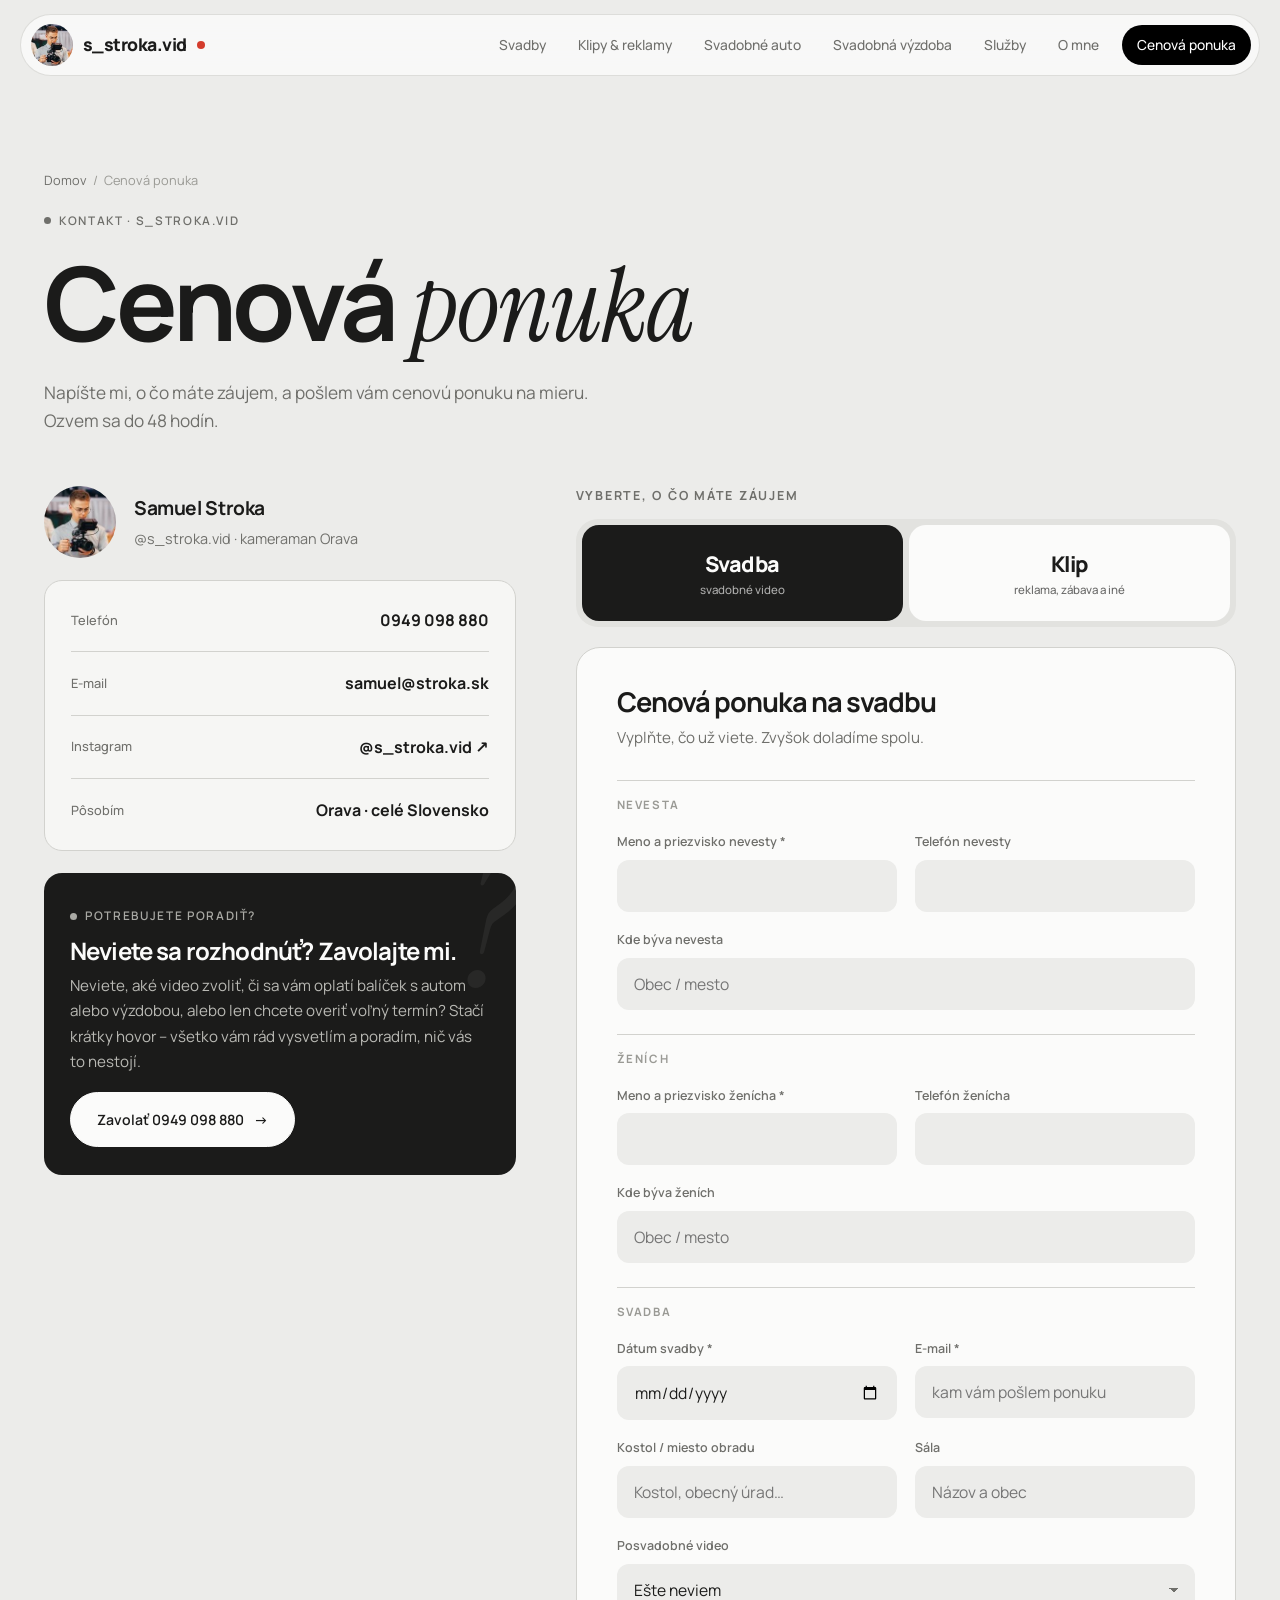
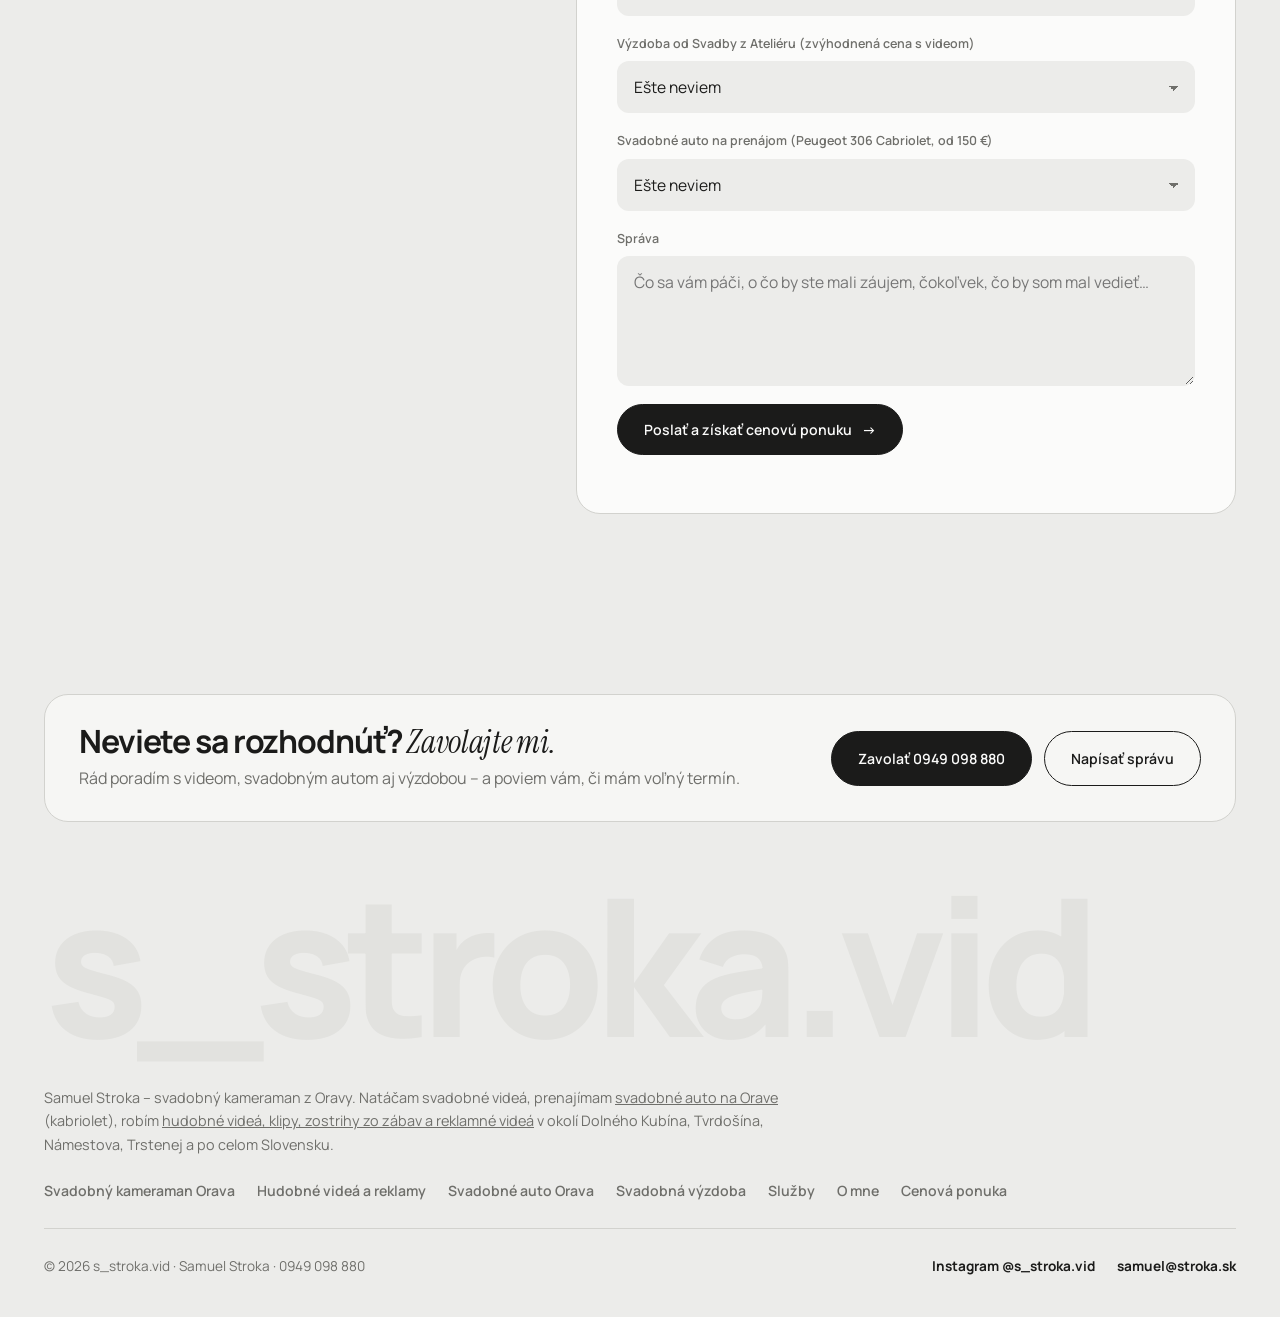
==== cenova-ponuka.html @ 12d97e38 "Profesionálny viacstránkový web + SEO Samostatné stránky s čistými adresami (/klipy-a-reklamy, /svad" ====
<!doctype html>
<html lang="sk">
<head>
<meta charset="utf-8">
<meta name="viewport" content="width=device-width, initial-scale=1">
<title>Cenová ponuka – svadobné video, klip, reklama | s_stroka.vid</title>
<meta name="description" content="Nezáväzná cenová ponuka na svadobné video, hudobné video, klip alebo reklamu od kameramana z Oravy. Ozvem sa do 48 hodín. Tel. 0949 098 880, samuel@stroka.sk.">
<link rel="canonical" href="https://strokavid.sk/cenova-ponuka">
<meta name="robots" content="index, follow, max-image-preview:large">
<meta name="author" content="Samuel Stroka">
<meta name="geo.region" content="SK-ZI">
<meta name="geo.placename" content="Orava">
<meta name="theme-color" content="#ececea">
<meta property="og:type" content="website">
<meta property="og:locale" content="sk_SK">
<meta property="og:site_name" content="s_stroka.vid">
<meta property="og:title" content="Cenová ponuka – svadobné video, klip, reklama | s_stroka.vid">
<meta property="og:description" content="Nezáväzná cenová ponuka na svadobné video, hudobné video, klip alebo reklamu od kameramana z Oravy. Ozvem sa do 48 hodín. Tel. 0949 098 880, samuel@stroka.sk.">
<meta property="og:url" content="https://strokavid.sk/cenova-ponuka">
<meta property="og:image" content="https://i.ytimg.com/vi/8y20lmfLhx4/maxresdefault.jpg">
<meta property="og:image:alt" content="Svadobný kameraman Orava – s_stroka.vid">
<meta name="twitter:card" content="summary_large_image">
<link rel="icon" href="/samuel-stroka.jpg" type="image/jpeg">
<link rel="apple-touch-icon" href="/samuel-stroka.jpg">
<link rel="preconnect" href="https://fonts.googleapis.com">
<link rel="preconnect" href="https://fonts.gstatic.com" crossorigin>
<link href="https://fonts.googleapis.com/css2?family=Manrope:wght@300;400;500;600;700;800&amp;family=Instrument+Serif:ital@0;1&amp;display=swap" rel="stylesheet">
<link rel="stylesheet" href="/styles.css">
<script type="application/ld+json">{"@context": "https://schema.org", "@graph": [{"@type": "ContactPage", "@id": "https://strokavid.sk/cenova-ponuka#page", "url": "https://strokavid.sk/cenova-ponuka", "name": "Cenová ponuka", "isPartOf": {"@id": "https://strokavid.sk/#web"}, "about": {"@id": "https://strokavid.sk/#samuel"}}, {"@type": "BreadcrumbList", "itemListElement": [{"@type": "ListItem", "position": 1, "name": "Svadobný kameraman Orava", "item": "https://strokavid.sk/"}, {"@type": "ListItem", "position": 2, "name": "Cenová ponuka", "item": "https://strokavid.sk/cenova-ponuka"}]}]}</script>
</head>
<body>

<header>
  <div class="nav">
    <a href="/" class="logo" aria-label="s_stroka.vid – svadobný kameraman Orava"><img src="/samuel-stroka.jpg" alt="Samuel Stroka – kameraman Orava" width="42" height="42">s_stroka.vid <i></i></a>
    <nav class="links" aria-label="Hlavné menu">
      <a href="/">Svadby</a>
      <a href="/klipy-a-reklamy">Klipy & reklamy</a>
      <a href="/svadobne-auto">Svadobné auto</a>
      <a href="/svadobna-vyzdoba">Svadobná výzdoba</a>
      <a href="/sluzby">Služby</a>
      <a href="/o-mne">O mne</a>
      <a href="/cenova-ponuka" class="cta-link active" aria-current="page">Cenová ponuka</a>
    </nav>
    <button class="burger" id="burger" aria-label="Menu"><span></span><span></span></button>
  </div>
</header>

<main>
<div class="page">
  <div class="page-head">
    <div class="wrap">
      <nav class="crumbs" aria-label="Navigácia"><a href="/">Domov</a><span>/</span>Cenová ponuka</nav>
      <div class="tag">Kontakt · s_stroka.vid</div>
      <h1>Cenová <span class="it">ponuka</span></h1>
      <p>Napíšte mi, o čo máte záujem, a pošlem vám cenovú ponuku na mieru. Ozvem sa do 48 hodín.</p>
    </div>
  </div>
  <section style="padding-top:0">
    <div class="wrap contact">
      <div class="reveal">
        <div class="info-head"><img src="/samuel-stroka.jpg" alt="Samuel Stroka"><div><b>Samuel Stroka</b><span>@s_stroka.vid · kameraman Orava</span></div></div>
        <div class="info-card">
          <div class="info-row"><span>Telefón</span><a href="tel:+421949098880">0949 098 880</a></div>
          <div class="info-row"><span>E-mail</span><a href="mailto:samuel@stroka.sk">samuel@stroka.sk</a></div>
          <div class="info-row"><span>Instagram</span><a href="https://www.instagram.com/s_stroka.vid/" target="_blank" rel="noopener">@s_stroka.vid ↗</a></div>
          <div class="info-row"><span>Pôsobím</span><b>Orava · celé Slovensko</b></div>
        </div>
        <div class="helpbox">
          <div class="tag" style="color:#a9a9a4">Potrebujete poradiť?</div>
          <h2 style="font-size:1.5rem;margin:12px 0 10px">Neviete sa rozhodnúť? Zavolajte mi.</h2>
          <p>Neviete, aké video zvoliť, či sa vám oplatí balíček s autom alebo výzdobou, alebo len chcete overiť voľný termín? Stačí krátky hovor – všetko vám rád vysvetlím a poradím, nič vás to nestojí.</p>
          <a href="tel:+421949098880" class="btn">Zavolať 0949 098 880 <span class="ar">→</span></a>
        </div>
      </div>

      <div class="reveal">
        <div class="tabs-label">Vyberte, o čo máte záujem</div>
        <div class="tabs" role="tablist">
          <button type="button" class="on" data-tab="wForm">Svadba<small>svadobné video</small></button>
          <button type="button" data-tab="oForm">Klip<small>reklama, zábava a iné</small></button>
        </div>

        <!-- SVADOBNÝ FORMULÁR – príde na samuel@stroka.sk -->
        <form id="wForm" class="order">
          <h2 style="grid-column:1/-1;font-size:1.7rem">Cenová ponuka na svadbu</h2>
          <p class="lead">Vyplňte, čo už viete. Zvyšok doladíme spolu.</p>
          <input type="hidden" name="_subject" value="Nový dopyt na SVADBU – s_stroka.vid">
          <input type="hidden" name="Typ" value="Svadobné video">
          <input type="text" name="_honey" class="hp" tabindex="-1" autocomplete="off">
          <div class="f-sec">Nevesta</div>
          <div class="f"><label>Meno a priezvisko nevesty *</label><input name="Nevesta – meno" required></div>
          <div class="f"><label>Telefón nevesty</label><input name="Nevesta – telefón" type="tel"></div>
          <div class="f full"><label>Kde býva nevesta</label><input name="Nevesta – bydlisko" placeholder="Obec / mesto"></div>
          <div class="f-sec">Ženích</div>
          <div class="f"><label>Meno a priezvisko ženícha *</label><input name="Ženích – meno" required></div>
          <div class="f"><label>Telefón ženícha</label><input name="Ženích – telefón" type="tel"></div>
          <div class="f full"><label>Kde býva ženích</label><input name="Ženích – bydlisko" placeholder="Obec / mesto"></div>
          <div class="f-sec">Svadba</div>
          <div class="f"><label>Dátum svadby *</label><input name="Dátum svadby" type="date" required></div>
          <div class="f"><label>E-mail *</label><input name="email" type="email" required placeholder="kam vám pošlem ponuku"></div>
          <div class="f"><label>Kostol / miesto obradu</label><input name="Obrad" placeholder="Kostol, obecný úrad…"></div>
          <div class="f"><label>Sála</label><input name="Sála" placeholder="Názov a obec"></div>
          <div class="f full"><label>Posvadobné video</label>
            <select name="Posvadobné video">
              <option>Áno – mimo svadobného dňa</option>
              <option>Áno – počas svadobného dňa</option>
              <option>Nie</option>
              <option selected>Ešte neviem</option>
            </select></div>
          <div class="f full"><label>Výzdoba od Svadby z Ateliéru (zvýhodnená cena s videom)</label>
            <select name="Výzdoba Svadby z Ateliéru">
              <option>Áno, mám záujem</option>
              <option>Nie</option>
              <option selected>Ešte neviem</option>
            </select></div>
          <div class="f full"><label>Svadobné auto na prenájom (Peugeot 306 Cabriolet, od 150 €)</label>
            <select name="Svadobné auto">
              <option>Áno, mám záujem</option>
              <option>Áno – balíček svadobné video + kabriolet</option>
              <option>Nie</option>
              <option selected>Ešte neviem</option>
            </select></div>
          <div class="f full"><label>Správa</label><textarea name="Správa" placeholder="Čo sa vám páči, o čo by ste mali záujem, čokoľvek, čo by som mal vedieť…"></textarea></div>
          <div class="f full"><button class="btn" type="submit" style="width:max-content">Poslať a získať cenovú ponuku <span class="ar">→</span></button></div>
          <div class="form-msg"></div>
        </form>

        <!-- OSTATNÉ – príde na samuel@stroka.sk -->
        <form id="oForm" class="order" hidden>
          <h2 style="grid-column:1/-1;font-size:1.7rem">Klip, reklama a iné</h2>
          <p class="lead">Napíšte mi, čo máte v pláne, a pošlem vám cenovú ponuku.</p>
          <input type="hidden" name="_subject" value="Nový dopyt (klip / reklama) – s_stroka.vid">
          <input type="text" name="_honey" class="hp" tabindex="-1" autocomplete="off">
          <div class="f"><label>Meno a priezvisko / firma *</label><input name="Meno" required></div>
          <div class="f"><label>E-mail *</label><input name="email" type="email" required></div>
          <div class="f"><label>Telefón</label><input name="Telefón" type="tel"></div>
          <div class="f"><label>Čo chcete objednať *</label>
            <select id="typ" name="Typ" required>
              <option value="">Vyberte…</option>
              <option>Reklama</option><option>Zostrih zo zábavy / koncertu</option><option>Hudobné video</option><option>Krátke video na Instagram / TikTok</option><option>Iné</option>
            </select></div>
          <div class="f"><label>Dátum</label><input name="Dátum" type="date"></div>
          <div class="f"><label>Miesto</label><input name="Miesto" placeholder="Obec, podnik…"></div>
          <div class="f full"><label>Správa *</label><textarea name="Správa" required placeholder="Opíšte projekt – čo, kedy, kde, pre koho…"></textarea></div>
          <div class="f full"><button class="btn" type="submit" style="width:max-content">Poslať a získať cenovú ponuku <span class="ar">→</span></button></div>
          <div class="form-msg"></div>
        </form>
      </div>
    </div>
  </section>
</div>
</main>

<footer>
  <div class="wrap">
    <div class="callband">
      <div>
        <h2 style="font-size:clamp(1.4rem,2.8vw,2rem)">Neviete sa rozhodnúť? <span class="it">Zavolajte mi.</span></h2>
        <p>Rád poradím s videom, svadobným autom aj výzdobou – a poviem vám, či mám voľný termín.</p>
      </div>
      <div class="hero-btns">
        <a href="tel:+421949098880" class="btn">Zavolať 0949 098 880</a>
        <a href="/cenova-ponuka" class="btn ghost">Napísať správu</a>
      </div>
    </div>
    <div class="foot-big" aria-hidden="true">s_stroka.vid</div>
    <p style="color:var(--muted);font-size:.9rem;max-width:760px;margin-bottom:22px">Samuel Stroka – svadobný kameraman z Oravy. Natáčam svadobné videá, prenajímam <a href="/svadobne-auto" style="text-decoration:underline">svadobné auto na Orave</a> (kabriolet), robím <a href="/klipy-a-reklamy" style="text-decoration:underline">hudobné videá, klipy, zostrihy zo zábav a reklamné videá</a> v okolí Dolného Kubína, Tvrdošína, Námestova, Trstenej a po celom Slovensku.</p>
    <nav class="foot-nav" aria-label="Odkazy v päte">
      <a href="/">Svadobný kameraman Orava</a>
      <a href="/klipy-a-reklamy">Hudobné videá a reklamy</a>
      <a href="/svadobne-auto">Svadobné auto Orava</a>
      <a href="/svadobna-vyzdoba">Svadobná výzdoba</a>
      <a href="/sluzby">Služby</a>
      <a href="/o-mne">O mne</a>
      <a href="/cenova-ponuka">Cenová ponuka</a>
    </nav>
    <div class="foot">
      <div>© <span id="yr">2026</span> s_stroka.vid · Samuel Stroka · 0949 098 880</div>
      <div class="social">
        <a href="https://www.instagram.com/s_stroka.vid/" target="_blank" rel="noopener">Instagram @s_stroka.vid</a>
        <a href="mailto:samuel@stroka.sk">samuel@stroka.sk</a>
      </div>
    </div>
  </div>
</footer>

<script src="/main.js" defer></script>
</body>
</html>
---- styles.css ----
:root{
  --bg:#ececea; --bg2:#e2e2df; --card:#f6f6f4; --white:#fbfbfa; --line:#d2d2ce;
  --text:#1b1b1a; --muted:#6f6f6b; --soft:#9a9a95; --dark:#1b1b1a;
  --sans:'Manrope',system-ui,sans-serif; --serif:'Instrument Serif',Georgia,serif;
  --max:1240px; --r:18px;
}
*{box-sizing:border-box;margin:0;padding:0}
body{background:var(--bg);color:var(--text);font-family:var(--sans);line-height:1.65;-webkit-font-smoothing:antialiased;overflow-x:hidden}
img{max-width:100%;display:block}
a{color:inherit;text-decoration:none}
.wrap{max-width:var(--max);margin:0 auto;padding:0 24px}
h1,h2,h3{font-weight:700;letter-spacing:-.035em;line-height:1.02}
.it{font-family:var(--serif);font-style:italic;font-weight:400;letter-spacing:-.01em}
.tag{display:inline-flex;align-items:center;gap:8px;font-size:.74rem;font-weight:600;letter-spacing:.14em;text-transform:uppercase;color:var(--muted)}
.tag::before{content:"";width:7px;height:7px;border-radius:50%;background:currentColor}
.handle{font-weight:700;letter-spacing:-.01em}
.btn{display:inline-flex;align-items:center;gap:10px;padding:15px 26px;border-radius:999px;background:var(--dark);color:var(--white);font-family:var(--sans);font-size:.88rem;font-weight:600;border:1px solid var(--dark);cursor:pointer;transition:.3s}
.btn:hover{background:transparent;color:var(--dark)}
.btn.ghost{background:transparent;color:var(--dark)}
.btn.ghost:hover{background:var(--dark);color:var(--white)}
.btn.light{background:var(--white);color:var(--dark);border-color:var(--white)}
.btn.light:hover{background:transparent;color:var(--white)}
.btn.glass{background:rgba(255,255,255,.14);color:#fff;border-color:rgba(255,255,255,.4);backdrop-filter:blur(8px)}
.btn.glass:hover{background:#fff;color:var(--dark)}
.btn .ar{transition:transform .3s}
.btn:hover .ar{transform:translateX(4px)}

/* NAV */
header{position:fixed;top:14px;left:0;right:0;z-index:50;padding:0 14px}
.nav{max-width:var(--max);margin:0 auto;display:flex;align-items:center;justify-content:space-between;height:62px;padding:0 8px 0 10px;background:rgba(251,251,250,.82);backdrop-filter:blur(14px);-webkit-backdrop-filter:blur(14px);border:1px solid rgba(210,210,206,.7);border-radius:999px}
.logo{font-weight:800;font-size:1.1rem;letter-spacing:-.03em;display:flex;align-items:center;gap:10px}
.logo img{width:42px;height:42px;border-radius:50%;object-fit:cover}
.logo i{width:8px;height:8px;border-radius:50%;background:#d43c2c;display:inline-block;animation:rec 1.6s infinite}
@keyframes rec{50%{opacity:.25}}
.links{display:flex;gap:2px;align-items:center}
.links a{font-size:.86rem;font-weight:500;color:var(--muted);padding:9px 15px;border-radius:999px;transition:.25s}
.links a:hover{color:var(--text);background:var(--bg)}
.links a.active{background:var(--bg2);color:var(--text)}
.links a.cta-link{background:var(--dark);color:var(--white);margin-left:6px}
.links a.cta-link:hover,.links a.cta-link.active{background:#000;color:#fff}
.burger{display:none;background:none;border:0;width:44px;height:44px;position:relative;cursor:pointer}
.burger span{position:absolute;left:12px;right:12px;height:1.5px;background:var(--text);transition:.3s}
.burger span:nth-child(1){top:17px}.burger span:nth-child(2){top:26px}
.menu-open .burger span:nth-child(1){top:21px;transform:rotate(45deg)}
.menu-open .burger span:nth-child(2){top:21px;transform:rotate(-45deg)}

/* PAGES */
html{scroll-behavior:smooth}
.page{display:block;animation:fade .55s ease}
#ukazky{scroll-margin-top:90px}
@keyframes fade{from{opacity:0;transform:translateY(14px)}to{opacity:1;transform:none}}
section{padding:100px 0}
.page-head{padding:170px 0 50px}
.page-head h1{font-size:clamp(3rem,8vw,6.6rem);margin-top:18px}
.page-head p{color:var(--muted);max-width:560px;margin-top:20px;font-size:1.08rem}
.page-nav{display:flex;gap:10px;flex-wrap:wrap;margin-top:30px}
.chip{padding:10px 18px;border-radius:999px;border:1px solid var(--line);font-size:.85rem;font-weight:600;transition:.25s;background:var(--card)}
.chip:hover{border-color:var(--dark)}

.hero{padding:170px 0 70px}
.hero .hero-title{font-size:clamp(3.4rem,11vw,10rem);margin:22px 0 34px}
.hero-row{display:flex;justify-content:space-between;align-items:end;gap:30px;flex-wrap:wrap;border-top:1px solid var(--line);padding-top:30px}
.hero-row p{max-width:460px;color:var(--muted);font-size:1.08rem}
.hero-btns{display:flex;gap:12px;flex-wrap:wrap}

/* VIDEO KARTY */
.grid3{display:grid;grid-template-columns:repeat(3,1fr);gap:22px}
.grid2{display:grid;grid-template-columns:repeat(2,1fr);gap:22px}
.vid{cursor:pointer}
.vid .thumb{position:relative;aspect-ratio:16/10;border-radius:var(--r);overflow:hidden;background:var(--bg2)}
.vid.big .thumb{aspect-ratio:16/8}
.vid.vert .thumb{aspect-ratio:9/16}
.vid .thumb iframe{position:absolute;inset:0;width:100%;height:100%;border:0;background:#000}
.vid.playing{cursor:default}
.vid.playing .thumb img{transform:none}
.vid .yt{display:none;font-size:.78rem;font-weight:600;color:var(--muted);margin-top:6px}
.vid.playing .yt{display:inline-block}
.vid .yt:hover{color:var(--text);text-decoration:underline}
.vid .thumb img{width:100%;height:100%;object-fit:cover;color:transparent;transition:transform 1s ease}
.vid:hover .thumb img{transform:scale(1.05)}
.vid .play{position:absolute;right:14px;bottom:14px;width:50px;height:50px;border-radius:50%;background:rgba(251,251,250,.92);display:flex;align-items:center;justify-content:center;transition:.3s}
.vid.big .play{width:84px;height:84px;right:auto;bottom:auto;top:50%;left:50%;transform:translate(-50%,-50%)}
.vid .play::after{content:"";border-left:12px solid var(--dark);border-top:8px solid transparent;border-bottom:8px solid transparent;margin-left:3px}
.vid:hover .play{background:var(--dark)}
.vid:hover .play::after{border-left-color:var(--white)}
.vid .row{display:flex;justify-content:space-between;align-items:baseline;margin-top:14px;gap:12px}
.vid h3{font-size:1.1rem;letter-spacing:-.02em;overflow:hidden;text-overflow:ellipsis;display:-webkit-box;-webkit-line-clamp:2;-webkit-box-orient:vertical}
.vid.big h3{font-size:1.5rem}
.vid small{color:var(--soft);font-size:.78rem;white-space:nowrap;font-weight:600;letter-spacing:.06em;text-transform:uppercase}
.sec-title{display:flex;justify-content:space-between;align-items:end;margin-bottom:40px;gap:20px;flex-wrap:wrap}
.sec-title h2{font-size:clamp(2.4rem,5vw,4rem);margin-top:14px}
.shorts{display:grid;grid-template-columns:1.1fr 1fr 1fr;gap:22px;align-items:end}
.shorts-text h3{font-size:clamp(2rem,4vw,3rem);margin:14px 0 16px}
.shorts-text p{color:var(--muted)}

/* MARQUEE */
.marquee{border-top:1px solid var(--line);border-bottom:1px solid var(--line);overflow:hidden;padding:24px 0;background:var(--card)}
.mq{display:flex;gap:50px;white-space:nowrap;animation:mq 32s linear infinite;width:max-content}
.mq span{font-size:clamp(1.7rem,4vw,2.8rem);font-weight:700;letter-spacing:-.03em}
.mq span.it{color:var(--soft)}
@keyframes mq{to{transform:translateX(-50%)}}

/* O MNE / INTRO */
.me{display:grid;grid-template-columns:auto 1fr;gap:56px;align-items:center;background:var(--card);border:1px solid var(--line);border-radius:calc(var(--r) + 10px);padding:56px}
.avatar{position:relative;width:220px;height:220px;border-radius:50%;padding:6px;background:conic-gradient(from 210deg,#1b1b1a,#9a9a95,#1b1b1a)}
.avatar img{width:100%;height:100%;border-radius:50%;object-fit:cover;border:5px solid var(--card)}
.avatar .rec{position:absolute;bottom:14px;right:14px;background:var(--dark);color:#fff;font-size:.66rem;font-weight:700;letter-spacing:.12em;padding:6px 10px;border-radius:999px;display:flex;align-items:center;gap:6px}
.avatar .rec i{width:7px;height:7px;border-radius:50%;background:#d43c2c;animation:rec 1.6s infinite}
.me h2{font-size:clamp(2rem,4.2vw,3.3rem);margin:16px 0 18px}
.me p{color:var(--muted);margin-bottom:14px;font-size:1.03rem;max-width:640px}
.stats{display:grid;grid-template-columns:repeat(3,1fr);gap:12px;margin-top:30px}
.stat{background:var(--white);border:1px solid var(--line);border-radius:var(--r);padding:22px}
.stat b{display:block;font-size:2.2rem;letter-spacing:-.04em;line-height:1}
.stat span{font-size:.8rem;color:var(--muted)}

/* SLUŽBY */
.cards{display:grid;grid-template-columns:repeat(3,1fr);gap:22px}
.svc{background:var(--card);border:1px solid var(--line);border-radius:var(--r);padding:36px 32px;transition:.35s;display:flex;flex-direction:column}
.svc:hover{background:var(--white);transform:translateY(-4px);box-shadow:0 20px 50px -20px rgba(0,0,0,.15)}
.svc .n{font-family:var(--serif);font-style:italic;font-size:1.5rem;color:var(--soft)}
.svc h3{font-size:1.6rem;margin:26px 0 12px}
.svc p{color:var(--muted);font-size:.95rem;flex:1;margin-bottom:24px}
.svc .more{font-weight:700;font-size:.88rem}
.svc .more:hover{text-decoration:underline}
.pkg{background:var(--card);border:1px solid var(--line);border-radius:var(--r);padding:38px 32px;display:flex;flex-direction:column}
.pkg.feat{background:var(--dark);color:var(--white);border-color:var(--dark)}
.pkg.feat li{color:#b9b9b4;border-color:#3a3a38}
.pkg.feat .btn{background:var(--white);color:var(--dark);border-color:var(--white)}
.pkg.feat .btn:hover{background:transparent;color:var(--white)}
.pkg .label{font-size:.72rem;font-weight:700;letter-spacing:.14em;text-transform:uppercase;opacity:.6}
.pkg h3{font-size:2rem;margin-top:10px}
.pkg .price{font-family:var(--serif);font-style:italic;font-size:1.6rem;margin:4px 0 22px;opacity:.75}
.pkg ul{list-style:none;flex:1;margin-bottom:28px}
.pkg li{padding:11px 0;border-bottom:1px solid var(--line);color:var(--muted);font-size:.93rem;display:flex;gap:10px}
.pkg li::before{content:"✓";font-weight:700}
.steps{display:grid;grid-template-columns:repeat(4,1fr);gap:22px;counter-reset:s}
.step{border-top:1.5px solid var(--dark);padding-top:22px}
.step::before{counter-increment:s;content:"0" counter(s);font-family:var(--serif);font-style:italic;font-size:2.4rem;line-height:1;display:block;margin-bottom:14px;color:var(--soft)}
.step h4{font-size:1.05rem;margin-bottom:6px}
.step p{color:var(--muted);font-size:.92rem}

/* INSTAGRAM */
.ig{background:var(--dark);color:var(--white);border-radius:calc(var(--r) + 10px);padding:70px 60px;display:grid;grid-template-columns:auto 1fr auto;gap:48px;align-items:center}
.ig .avatar{width:150px;height:150px;background:conic-gradient(from 200deg,#feda75,#fa7e1e,#d62976,#962fbf,#4f5bd5,#feda75)}
.ig .avatar img{border-color:var(--dark)}
.ig h2{font-size:clamp(2.2rem,5vw,4.2rem)}
.ig h2 .it{color:#a9a9a4}
.ig p{color:#b9b9b4;margin-top:12px;max-width:520px}

/* KONTAKT */
.contact{display:grid;grid-template-columns:5fr 7fr;gap:60px;align-items:start}
.info-head{display:flex;align-items:center;gap:18px;margin-bottom:22px}
.info-head img{width:72px;height:72px;border-radius:50%;object-fit:cover}
.info-head b{display:block;font-size:1.2rem;letter-spacing:-.02em}
.info-head span{color:var(--muted);font-size:.9rem}
.info-card{background:var(--card);border:1px solid var(--line);border-radius:var(--r);padding:8px 26px}
.info-row{display:flex;justify-content:space-between;align-items:center;padding:18px 0;border-bottom:1px solid var(--line);gap:16px}
.info-row:last-child{border:0}
.info-row span{font-size:.8rem;color:var(--muted);font-weight:500}
.info-row a,.info-row b{font-weight:700;text-align:right}
.info-row a:hover{text-decoration:underline}
form{background:var(--white);border:1px solid var(--line);border-radius:calc(var(--r) + 6px);padding:40px;display:grid;grid-template-columns:1fr 1fr;gap:18px}
form h3{grid-column:1/-1;font-size:1.7rem}
form .lead{grid-column:1/-1;color:var(--muted);font-size:.95rem;margin:-8px 0 6px}
form[hidden]{display:none}
.f-sec{grid-column:1/-1;font-size:.72rem;font-weight:700;letter-spacing:.14em;text-transform:uppercase;color:var(--soft);padding-top:14px;border-top:1px solid var(--line);margin-top:6px}
.tabs-label{font-size:.78rem;font-weight:700;letter-spacing:.14em;text-transform:uppercase;color:var(--muted);margin-bottom:12px}
.tabs{display:grid;grid-template-columns:1fr 1fr;gap:6px;background:var(--bg2);padding:6px;border-radius:22px;margin-bottom:20px}
.tabs button{border:2px solid transparent;background:var(--white);font-family:var(--sans);font-size:clamp(1.05rem,2.4vw,1.35rem);font-weight:800;letter-spacing:-.02em;color:var(--text);padding:22px 16px;border-radius:17px;cursor:pointer;transition:.25s}
.tabs button:hover{border-color:var(--dark)}
.tabs button.on{background:var(--dark);color:var(--white);border-color:var(--dark)}
.tabs button small{display:block;font-size:.72rem;font-weight:500;letter-spacing:0;opacity:.65;margin-top:4px}
.lb-yt{position:absolute;bottom:22px;left:50%;transform:translateX(-50%);color:#fff;font-size:.85rem;font-weight:600;opacity:.8}
.lb-yt:hover{opacity:1;text-decoration:underline}
.f{display:flex;flex-direction:column;gap:7px}
.f.full{grid-column:1/-1}
label{font-size:.78rem;font-weight:600;color:var(--muted)}
input,select,textarea{background:var(--bg);border:1px solid transparent;border-radius:12px;color:var(--text);font-family:var(--sans);font-size:.98rem;padding:14px 16px;outline:none;transition:.25s;-webkit-appearance:none;appearance:none;width:100%}
select{background-image:linear-gradient(45deg,transparent 50%,var(--muted) 50%),linear-gradient(135deg,var(--muted) 50%,transparent 50%);background-position:calc(100% - 20px) 52%,calc(100% - 15px) 52%;background-size:5px 5px;background-repeat:no-repeat}
input:focus,select:focus,textarea:focus{border-color:var(--dark);background:var(--white)}
textarea{resize:vertical;min-height:130px}
.hp{position:absolute;left:-9999px}
.form-msg{grid-column:1/-1;font-size:.93rem;font-weight:600}
.form-msg.ok{color:#2d7a46}.form-msg.err{color:#b8402e}

/* SVADOBNÉ AUTO */
.car-grid{display:grid;grid-template-columns:1.35fr 1fr;gap:22px;align-items:stretch}
.car-main{border-radius:calc(var(--r) + 6px);overflow:hidden;background:var(--bg2);min-height:100%}
.car-main img{width:100%;height:100%;object-fit:cover;object-position:center 62%}
.car-info{background:var(--card);border:1px solid var(--line);border-radius:calc(var(--r) + 6px);padding:36px 32px;display:flex;flex-direction:column}
.car-info h2{font-size:clamp(1.9rem,3.4vw,2.6rem);margin:14px 0 14px}
.car-info p{color:var(--muted);margin-bottom:14px}
.car-list{list-style:none;margin:6px 0 24px}
.car-list li{padding:10px 0;border-bottom:1px solid var(--line);display:flex;gap:10px;font-size:.95rem}
.car-list li::before{content:"✓";font-weight:700}
.price-box{background:var(--dark);color:var(--white);border-radius:var(--r);padding:22px 24px;margin-top:auto}
.price-box small{display:block;font-size:.75rem;letter-spacing:.14em;text-transform:uppercase;opacity:.6}
.price-box b{display:block;font-size:2.6rem;letter-spacing:-.04em;line-height:1.1;margin:4px 0 6px}
.price-box p{color:#b9b9b4;font-size:.9rem;margin:0 0 16px}
.car-gallery{display:grid;grid-template-columns:repeat(3,1fr);gap:22px;margin-top:22px}
.car-gallery a{display:block;border-radius:var(--r);overflow:hidden;aspect-ratio:4/5;background:var(--bg2)}
.car-gallery img{width:100%;height:100%;object-fit:cover;transition:transform 1s ease}
.car-gallery a:hover img{transform:scale(1.04)}
@media (max-width:980px){.car-grid{grid-template-columns:1fr}.car-main{aspect-ratio:3/2}.car-gallery{grid-template-columns:1fr 1fr}}
@media (max-width:520px){.car-gallery{grid-template-columns:1fr}.car-info{padding:28px 22px}}

.bundle{display:grid;grid-template-columns:1fr auto;gap:28px;align-items:center;background:var(--white);border:2px solid var(--dark);border-radius:calc(var(--r) + 6px);padding:30px 34px;margin-top:34px;position:relative}
.bundle .bdg{position:absolute;top:-14px;left:30px;background:#d43c2c;color:#fff;font-size:.72rem;font-weight:800;letter-spacing:.12em;text-transform:uppercase;padding:6px 14px;border-radius:999px}
.bundle .ico{font-size:2.6rem;line-height:1}
.bundle h3{font-size:clamp(1.4rem,2.6vw,1.9rem);margin-bottom:6px}
.bundle p{color:var(--muted);margin:0}
.car-teaser{display:grid;grid-template-columns:1fr 1.1fr;background:var(--dark);color:var(--white);border-radius:calc(var(--r) + 10px);overflow:hidden}
.car-teaser .img{min-height:360px;background:#000}
.car-teaser .img img{width:100%;height:100%;object-fit:cover}
.car-teaser .txt{padding:56px 50px;display:flex;flex-direction:column;justify-content:center}
.car-teaser h2{font-size:clamp(2.2rem,4.6vw,3.6rem);margin:14px 0 16px}
.car-teaser h2 .it{color:#a9a9a4}
.car-teaser p{color:#b9b9b4;margin-bottom:12px}
.car-teaser .price{font-size:1.15rem;font-weight:700;color:#fff;margin:6px 0 22px}
.car-teaser .bdg2{display:inline-block;background:#d43c2c;color:#fff;font-size:.72rem;font-weight:800;letter-spacing:.12em;text-transform:uppercase;padding:6px 12px;border-radius:999px;margin-bottom:14px;width:max-content}
@media (max-width:980px){.bundle{grid-template-columns:1fr;gap:14px;padding:34px 24px 26px}.bundle .ico{display:none}.car-teaser{grid-template-columns:1fr}.car-teaser .img{min-height:0;aspect-ratio:4/3}.car-teaser .txt{padding:34px 26px}}

.partner{display:grid;grid-template-columns:1.2fr 1fr;gap:0;border:1px solid var(--line);border-radius:calc(var(--r) + 10px);overflow:hidden;background:var(--card)}
.partner .txt{padding:52px 48px}
.partner h2{font-size:clamp(2rem,4.2vw,3.2rem);margin:14px 0 16px}
.partner p{color:var(--muted);margin-bottom:14px}
.partner .bdg2{display:inline-block;background:#d43c2c;color:#fff;font-size:.72rem;font-weight:800;letter-spacing:.12em;text-transform:uppercase;padding:6px 12px;border-radius:999px;margin-bottom:14px}
.partner .side{background:#f3ece8;padding:52px 44px;display:flex;flex-direction:column;justify-content:center;border-left:1px solid var(--line)}
.partner .brand{font-family:var(--serif);font-style:italic;font-size:clamp(2.2rem,4vw,3.2rem);line-height:1;color:#7a5c55}
.partner .brand small{display:block;font-family:var(--sans);font-style:normal;font-size:.75rem;letter-spacing:.16em;text-transform:uppercase;color:#a08a84;margin-top:10px}
.partner ul{list-style:none;margin:26px 0 24px}
.partner li{padding:10px 0;border-bottom:1px solid #e3d8d3;display:flex;gap:10px;font-size:.95rem}
.partner li::before{content:"✓";font-weight:700;color:#7a5c55}
@media (max-width:980px){.partner{grid-template-columns:1fr}.partner .txt{padding:34px 26px}.partner .side{padding:34px 26px;border-left:0;border-top:1px solid var(--line)}}

.igcard{max-width:760px;margin:70px auto 0;background:#fff;border:1px solid var(--line);border-radius:calc(var(--r) + 6px);overflow:hidden;box-shadow:0 30px 70px -40px rgba(0,0,0,.35)}
.igcard .bar{display:flex;align-items:center;justify-content:space-between;padding:12px 18px;border-bottom:1px solid #efefef;font-weight:700;font-size:.95rem}
.igcard .bar span{font-family:'Instrument Serif',Georgia,serif;font-style:italic;font-weight:400;font-size:1.35rem}
.igcard .head{display:flex;align-items:center;gap:22px;padding:22px 22px 16px}
.igcard .av{width:92px;height:92px;border-radius:50%;padding:3px;background:conic-gradient(from 200deg,#feda75,#fa7e1e,#d62976,#962fbf,#4f5bd5,#feda75);flex:none}
.igcard .av img{width:100%;height:100%;border-radius:50%;border:3px solid #fff;object-fit:cover}
.igcard .who b{display:block;font-size:1.15rem;letter-spacing:-.01em}
.igcard .who small{display:block;color:#737373;font-size:.85rem;margin:2px 0 10px}
.igcard .who a{display:inline-block;background:#0095f6;color:#fff;font-size:.82rem;font-weight:600;padding:7px 18px;border-radius:8px}
.igcard .who a:hover{background:#1877f2}
.igcard .tabs2{display:flex;justify-content:center;gap:40px;border-top:1px solid #efefef;font-size:.7rem;font-weight:700;letter-spacing:.14em;color:#262626;text-transform:uppercase}
.igcard .tabs2 span{padding:12px 0;border-top:1px solid #262626;margin-top:-1px}
.igcard .grid img{width:100%;display:block}
.igcard .cap{padding:12px 18px;color:#737373;font-size:.8rem;text-align:center}
@media (max-width:520px){.igcard .av{width:72px;height:72px}.igcard .head{gap:16px;padding:18px 16px 14px}}

.helpbox{margin-top:22px;background:var(--dark);color:var(--white);border-radius:var(--r);padding:28px 26px;position:relative;overflow:hidden}
.helpbox::after{content:"?";position:absolute;right:-6px;top:-34px;font-family:var(--serif);font-style:italic;font-size:11rem;line-height:1;color:rgba(255,255,255,.06);pointer-events:none}
.helpbox h3{font-size:1.5rem;margin:12px 0 10px}
.helpbox p{color:#b9b9b4;font-size:.95rem;margin-bottom:18px}
.helpbox .btn{background:var(--white);color:var(--dark);border-color:var(--white)}
.helpbox .btn:hover{background:transparent;color:var(--white)}
.helpbox small{display:block;color:#8d8d88;font-size:.78rem;margin-top:12px}
.callband{display:flex;align-items:center;justify-content:space-between;gap:24px;flex-wrap:wrap;background:var(--card);border:1px solid var(--line);border-radius:calc(var(--r) + 6px);padding:30px 34px;margin-bottom:60px}
.callband h3{font-size:clamp(1.4rem,2.8vw,2rem)}
.callband p{color:var(--muted);margin-top:6px}
.callband .hero-btns{flex:none}
@media (max-width:520px){.callband{padding:26px 22px}}

/* SEO / FAQ */
.seo-text{display:grid;grid-template-columns:1fr 1fr;gap:60px;align-items:start}
.seo-text h2{font-size:clamp(2.2rem,4.6vw,3.6rem);margin:16px 0 20px}
.seo-text p{color:var(--muted);margin-bottom:14px}
.towns{display:flex;flex-wrap:wrap;gap:8px;margin-top:18px}
.towns span{font-size:.8rem;font-weight:600;padding:7px 13px;border:1px solid var(--line);border-radius:999px;background:var(--card)}
.faq details{border-top:1px solid var(--line);padding:18px 0}
.faq details:last-child{border-bottom:1px solid var(--line)}
.faq summary{cursor:pointer;font-weight:700;font-size:1.05rem;list-style:none;display:flex;justify-content:space-between;gap:16px}
.faq summary::after{content:"+";font-weight:400;font-size:1.4rem;line-height:1}
.faq details[open] summary::after{content:"–"}
.faq details p{color:var(--muted);margin-top:10px}
@media (max-width:980px){.seo-text{grid-template-columns:1fr;gap:30px}}

/* PÄTA */
footer{padding:80px 0 40px}
.foot-big{font-size:clamp(3.2rem,15vw,13rem);font-weight:800;letter-spacing:-.06em;line-height:.85;color:var(--bg2);margin-bottom:40px;user-select:none}
.foot{display:flex;justify-content:space-between;align-items:center;gap:20px;flex-wrap:wrap;padding-top:26px;border-top:1px solid var(--line);font-size:.85rem;color:var(--muted)}
.social{display:flex;gap:22px;flex-wrap:wrap}
.social a{font-weight:700;color:var(--text)}
.social a:hover{text-decoration:underline}

/* LIGHTBOX */
.lb{position:fixed;inset:0;z-index:200;background:rgba(20,20,19,.88);backdrop-filter:blur(10px);display:none;align-items:center;justify-content:center;padding:24px}
.lb.open{display:flex}
.lb-frame{width:min(1200px,100%);aspect-ratio:16/9;background:#000;border-radius:var(--r);overflow:hidden;box-shadow:0 40px 100px -30px rgba(0,0,0,.5)}
.lb-frame.vert{width:auto;height:min(86vh,900px);aspect-ratio:9/16}
.lb-frame iframe{width:100%;height:100%;border:0}
.lb-close{position:absolute;top:22px;right:22px;width:50px;height:50px;border-radius:50%;background:var(--white);color:var(--dark);border:0;font-size:1.3rem;cursor:pointer}

.reveal{opacity:0;transform:translateY(26px);transition:.9s cubic-bezier(.2,.7,.2,1)}
.reveal.in{opacity:1;transform:none}

@media (max-width:1180px){
  .links{position:fixed;top:86px;left:14px;right:14px;flex-direction:column;align-items:stretch;background:var(--white);border:1px solid var(--line);border-radius:22px;padding:10px;opacity:0;pointer-events:none;transform:translateY(-8px);transition:.3s}
  .links a{padding:15px 18px;font-size:1rem}
  .links a.cta-link{margin:6px 0 0;text-align:center}
  .menu-open .links{opacity:1;pointer-events:auto;transform:none}
  .burger{display:block}
}
@media (max-width:980px){
  .contact{grid-template-columns:1fr}
  .grid3,.cards{grid-template-columns:1fr}
  .grid2{grid-template-columns:1fr}
  .shorts{grid-template-columns:1fr 1fr}
  .shorts-text{grid-column:1/-1}
  .steps{grid-template-columns:1fr 1fr}
  .me{grid-template-columns:1fr;padding:34px 26px;gap:30px}
  .ig{grid-template-columns:1fr;padding:44px 28px;gap:26px}
  form{grid-template-columns:1fr;padding:26px}
  section{padding:70px 0}
  .hero-inner{padding-bottom:50px}
}
@media (max-width:520px){.steps{grid-template-columns:1fr}.stats{grid-template-columns:1fr 1fr 1fr}.stat{padding:16px}.stat b{font-size:1.6rem}.avatar{width:170px;height:170px}.vid.big .play{width:64px;height:64px}}

/* SEO nadpis H1 v štýle štítku + veľký slogan */
h1.tag{font-size:.74rem;font-weight:600;letter-spacing:.14em;line-height:1.65}
.hero-title{font-weight:700;letter-spacing:-.035em;line-height:1.02}
.lp-faq{max-width:860px}
/* odkazy v päte */
.foot-nav{display:flex;flex-wrap:wrap;gap:8px 22px;margin-bottom:26px;font-size:.88rem}
.foot-nav a{font-weight:600;color:var(--muted)}
.foot-nav a:hover{color:var(--text);text-decoration:underline}
/* drobečková navigácia */
.crumbs{font-size:.8rem;color:var(--soft);margin-bottom:14px}
.crumbs a{color:var(--muted)}
.crumbs a:hover{color:var(--text);text-decoration:underline}
.crumbs span{margin:0 6px}
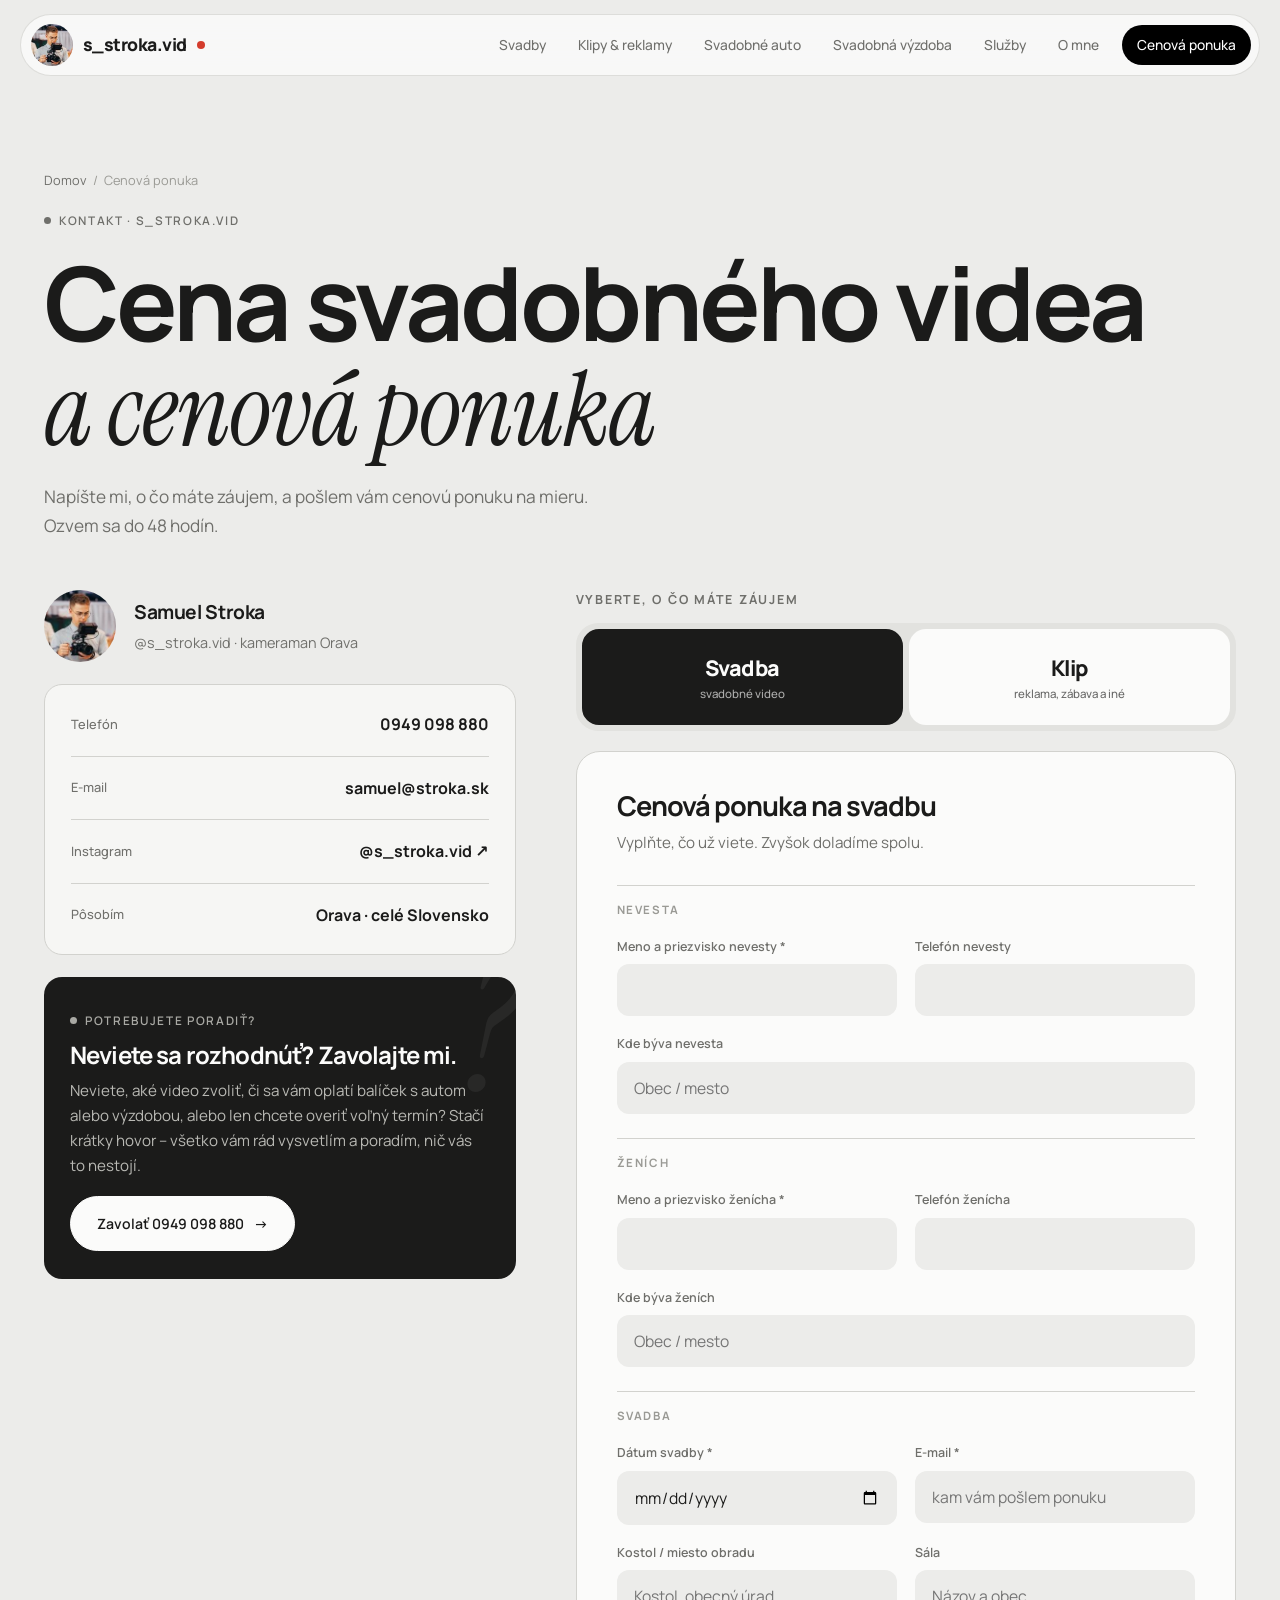
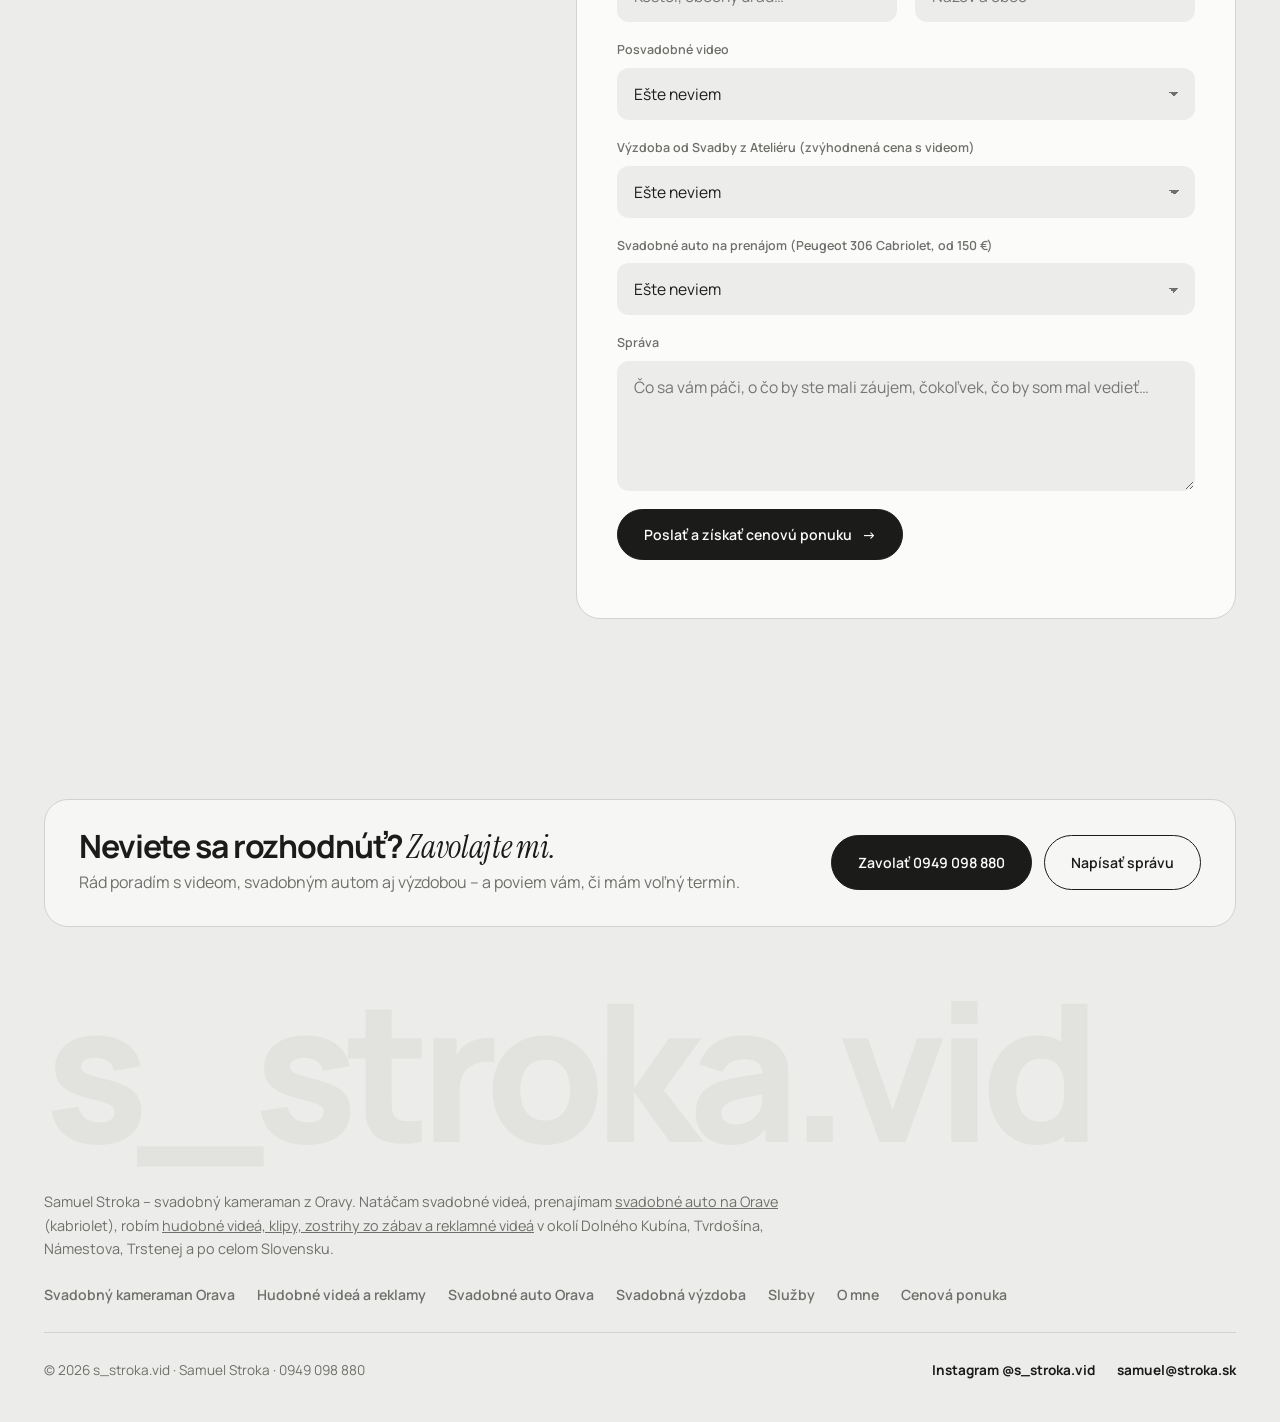
==== commit 64b1284d: "SEO: veľké nadpisy s kľúčovými slovami H1: Svadobný kameraman Orava, Hudobné videá a reklamy Orava, " ====
--- a/cenova-ponuka.html
+++ b/cenova-ponuka.html
@@ -3,7 +3,7 @@
 <head>
 <meta charset="utf-8">
 <meta name="viewport" content="width=device-width, initial-scale=1">
-<title>Cenová ponuka – svadobné video, klip, reklama | s_stroka.vid</title>
+<title>Cena svadobného videa a cenová ponuka – kameraman Orava | s_stroka.vid</title>
 <meta name="description" content="Nezáväzná cenová ponuka na svadobné video, hudobné video, klip alebo reklamu od kameramana z Oravy. Ozvem sa do 48 hodín. Tel. 0949 098 880, samuel@stroka.sk.">
 <link rel="canonical" href="https://strokavid.sk/cenova-ponuka">
 <meta name="robots" content="index, follow, max-image-preview:large">
@@ -14,7 +14,7 @@
 <meta property="og:type" content="website">
 <meta property="og:locale" content="sk_SK">
 <meta property="og:site_name" content="s_stroka.vid">
-<meta property="og:title" content="Cenová ponuka – svadobné video, klip, reklama | s_stroka.vid">
+<meta property="og:title" content="Cena svadobného videa a cenová ponuka – kameraman Orava | s_stroka.vid">
 <meta property="og:description" content="Nezáväzná cenová ponuka na svadobné video, hudobné video, klip alebo reklamu od kameramana z Oravy. Ozvem sa do 48 hodín. Tel. 0949 098 880, samuel@stroka.sk.">
 <meta property="og:url" content="https://strokavid.sk/cenova-ponuka">
 <meta property="og:image" content="https://i.ytimg.com/vi/8y20lmfLhx4/maxresdefault.jpg">
@@ -52,7 +52,7 @@
     <div class="wrap">
       <nav class="crumbs" aria-label="Navigácia"><a href="/">Domov</a><span>/</span>Cenová ponuka</nav>
       <div class="tag">Kontakt · s_stroka.vid</div>
-      <h1>Cenová <span class="it">ponuka</span></h1>
+      <h1>Cena svadobného videa <span class="it">a cenová ponuka</span></h1>
       <p>Napíšte mi, o čo máte záujem, a pošlem vám cenovú ponuku na mieru. Ozvem sa do 48 hodín.</p>
     </div>
   </div>
--- a/styles.css
+++ b/styles.css
@@ -58,7 +58,7 @@
 .chip:hover{border-color:var(--dark)}
 
 .hero{padding:170px 0 70px}
-.hero .hero-title{font-size:clamp(3.4rem,11vw,10rem);margin:22px 0 34px}
+
 .hero-row{display:flex;justify-content:space-between;align-items:end;gap:30px;flex-wrap:wrap;border-top:1px solid var(--line);padding-top:30px}
 .hero-row p{max-width:460px;color:var(--muted);font-size:1.08rem}
 .hero-btns{display:flex;gap:12px;flex-wrap:wrap}
@@ -318,9 +318,9 @@
 @media (max-width:520px){.steps{grid-template-columns:1fr}.stats{grid-template-columns:1fr 1fr 1fr}.stat{padding:16px}.stat b{font-size:1.6rem}.avatar{width:170px;height:170px}.vid.big .play{width:64px;height:64px}}
 
 /* SEO nadpis H1 v štýle štítku + veľký slogan */
-h1.tag{font-size:.74rem;font-weight:600;letter-spacing:.14em;line-height:1.65}
-.hero-title{font-weight:700;letter-spacing:-.035em;line-height:1.02}
+.hero h1.hero-title{font-size:clamp(3rem,9vw,8.4rem);margin:22px 0 34px;font-weight:700;letter-spacing:-.035em;line-height:1}
 .lp-faq{max-width:860px}
+h1 .it{white-space:nowrap}
 /* odkazy v päte */
 .foot-nav{display:flex;flex-wrap:wrap;gap:8px 22px;margin-bottom:26px;font-size:.88rem}
 .foot-nav a{font-weight:600;color:var(--muted)}
